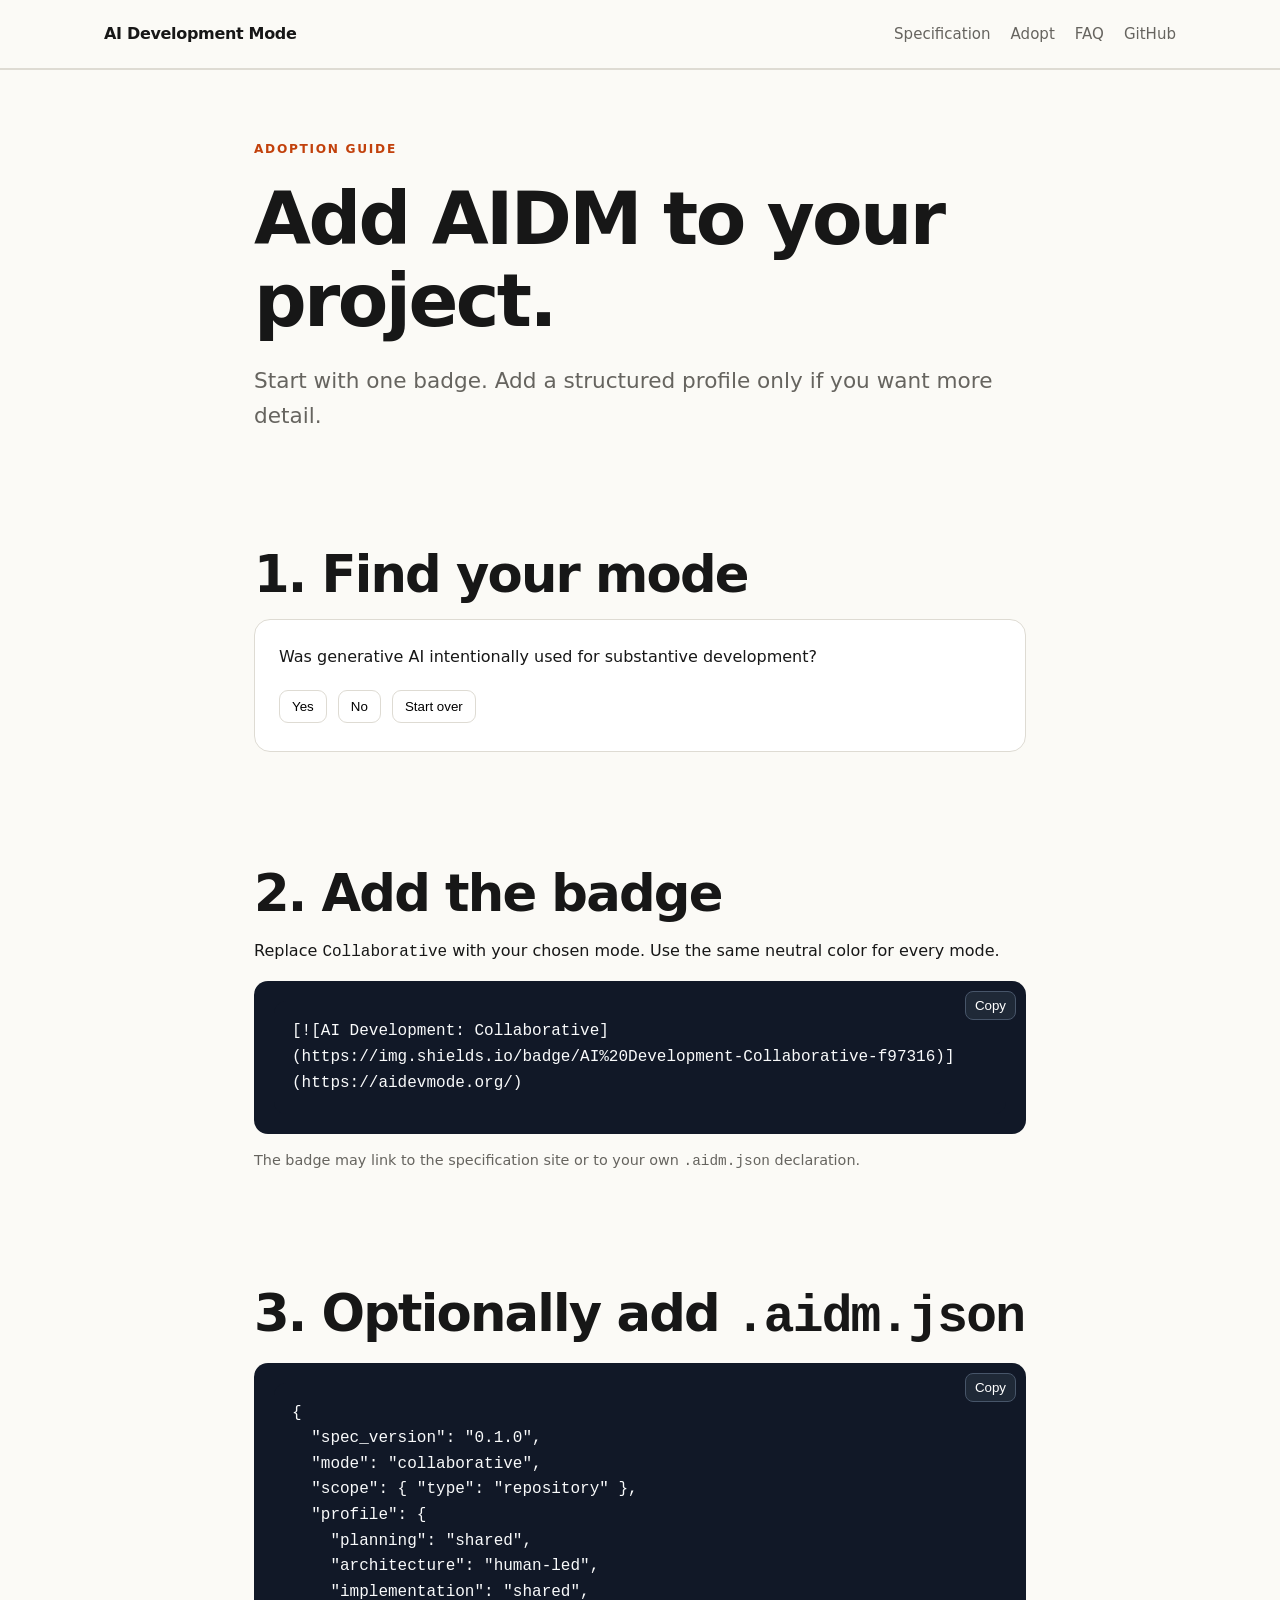
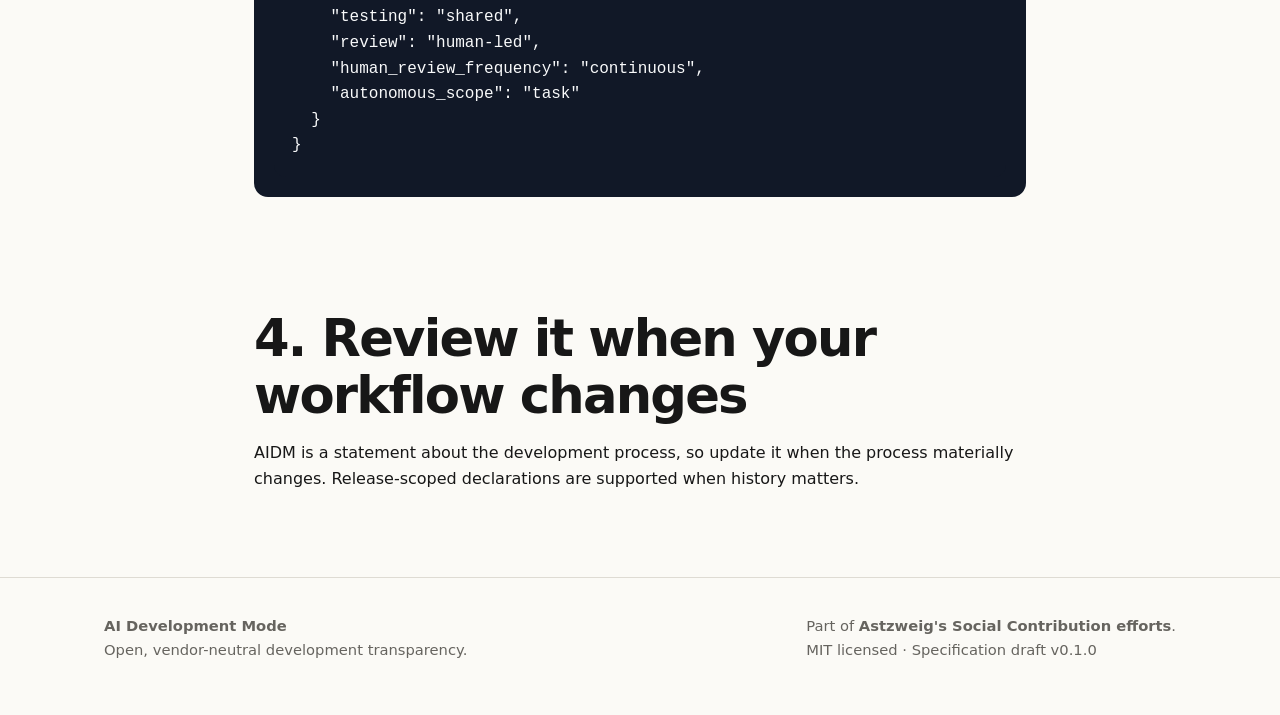
==== docs/adopt.html @ 7727363b "Import AI Development Mode specification v0.1.0 draft Specification, JSON Schema, examples, validato" ====
<!doctype html>
<html lang="en">
  <head>
    <meta charset="utf-8">
    <meta name="viewport" content="width=device-width,initial-scale=1">
    <title>Adopt — AI Development Mode</title>
    <link rel="stylesheet" href="assets/style.css">
  </head>
  <body>
    <header class="site-header">
      <div class="wrap nav"><a class="brand" href="index.html"><span>AI Development Mode</span></a>
        <nav class="navlinks"><a href="specification.html">Specification</a><a href="adopt.html">Adopt</a><a href="faq.html">FAQ</a><a href="https://github.com/astzweig/aidm">GitHub</a></nav>
      </div>
    </header>
    <main class="section">
      <div class="wrap prose">
        <div class="eyebrow">Adoption guide</div>
        <h1 style="font-size:clamp(2.5rem,6vw,4.6rem)">Add AIDM to your project.</h1>
        <p class="lead">Start with one badge. Add a structured profile only if you want more detail.</p>
        <h2>1. Find your mode</h2>
        <div class="chooser">
          <div id="chooser-q" class="question"><strong></strong></div>
          <button data-answer="yes">Yes</button>
          <button data-answer="no">No</button>
          <button id="chooser-reset">Start over</button>
          <div id="chooser-result" class="result"></div>
        </div>
        <h2>2. Add the badge</h2>
        <p>Replace <code>Collaborative</code> with your chosen mode. Use the same neutral color for every mode.</p>
        <div class="codebox">
          <button class="copy" data-copy="#badge-code">Copy</button>
          <pre id="badge-code">[![AI Development: Collaborative](https://img.shields.io/badge/AI%20Development-Collaborative-f97316)](https://aidevmode.org/)</pre>
        </div>
        <p class="small">The badge may link to the specification site or to your own <code>.aidm.json</code> declaration.</p>
        <h2>3. Optionally add <code>.aidm.json</code></h2>
        <div class="codebox">
          <button class="copy" data-copy="#json-code">Copy</button>
          <pre id="json-code">{
  "spec_version": "0.1.0",
  "mode": "collaborative",
  "scope": { "type": "repository" },
  "profile": {
    "planning": "shared",
    "architecture": "human-led",
    "implementation": "shared",
    "testing": "shared",
    "review": "human-led",
    "human_review_frequency": "continuous",
    "autonomous_scope": "task"
  }
}</pre>
        </div>
        <h2>4. Review it when your workflow changes</h2>
        <p>AIDM is a statement about the development process, so update it when the process materially changes. Release-scoped declarations are supported when history matters.</p>
      </div>
    </main>
    <footer class="footer">
      <div class="wrap footer-grid">
        <div><strong>AI Development Mode</strong><br>Open, vendor-neutral development transparency.</div>
        <div>Part of <strong>Astzweig's Social Contribution efforts</strong>.<br>MIT licensed · Specification draft v0.1.0</div>
      </div>
    </footer>
    <script src="assets/site.js"></script>
  </body>
</html>
---- docs/assets/style.css ----
* {
  box-sizing:border-box;
}
:root {
  --bg:#fbfaf6;
  --ink:#171717;
  --muted:#66645f;
  --line:#dedbd3;
  --card:#fff;
  --accent:#f97316;
  --accent-text:#c2410c;
  --accent-soft:#fff1e6;
  --dark:#111827;
  --max:1120px;
}
html {
  scroll-behavior:smooth;
}
body {
  margin:0;
  background:var(--bg);
  color:var(--ink);
  font-family:Inter,ui-sans-serif,system-ui,-apple-system,BlinkMacSystemFont,"Segoe UI",sans-serif;
  line-height:1.6;
}
a {
  color:var(--accent-text);
  text-decoration-thickness:1px;
  text-underline-offset:3px;
}
code,pre {
  font-family:ui-monospace,SFMono-Regular,Menlo,Consolas,monospace;
}
.wrap {
  max-width:var(--max);
  margin:auto;
  padding:0 24px;
}
.site-header {
  border-bottom:1px solid var(--line);
  background:rgba(251,250,246,.94);
  position:sticky;
  top:0;
  z-index:20;
  backdrop-filter:blur(10px);
}
.nav {
  height:68px;
  display:flex;
  align-items:center;
  justify-content:space-between;
  gap:24px;
}
.brand {
  display:flex;
  align-items:center;
  gap:11px;
  color:var(--ink);
  text-decoration:none;
  font-weight:800;
  letter-spacing:-.02em;
}
.navlinks {
  display:flex;
  gap:20px;
  align-items:center;
}
.navlinks a {
  color:var(--muted);
  text-decoration:none;
  font-size:.94rem;
}
.navlinks a:hover {
  color:var(--ink);
}
.hero {
  padding:88px 0 64px;
}
.eyebrow {
  text-transform:uppercase;
  letter-spacing:.14em;
  font-size:.76rem;
  font-weight:800;
  color:var(--accent-text);
}
h1,h2,h3 {
  line-height:1.12;
  letter-spacing:-.035em;
}
h1 {
  font-size:clamp(2.8rem,7vw,5.8rem);
  max-width:920px;
  margin:.25em 0 .25em;
}
h2 {
  font-size:clamp(2rem,4vw,3.2rem);
  margin:0 0 16px;
}
h3 {
  font-size:1.25rem;
  margin:0 0 8px;
}
.lead {
  font-size:clamp(1.12rem,2vw,1.35rem);
  max-width:760px;
  color:var(--muted);
}
.actions {
  display:flex;
  flex-wrap:wrap;
  gap:12px;
  margin-top:28px;
}
.button {
  display:inline-flex;
  align-items:center;
  justify-content:center;
  border:1px solid var(--dark);
  background:var(--dark);
  color:white;
  text-decoration:none;
  padding:11px 16px;
  border-radius:10px;
  font-weight:700;
}
.button.secondary {
  background:transparent;
  color:var(--dark);
}
.badge-preview {
  margin-top:38px;
  display:inline-flex;
  align-items:center;
  border-radius:8px;
  overflow:hidden;
  box-shadow:0 6px 24px rgba(17,24,39,.08);
  font-size:.91rem;
  font-weight:700;
}
.badge-preview span:first-child {
  background:#30343b;
  color:white;
  padding:8px 11px;
}
.badge-preview span:last-child {
  background:var(--accent);
  color:white;
  padding:8px 11px;
}
.section {
  padding:70px 0;
  border-top:1px solid var(--line);
}
.section-intro {
  max-width:760px;
  color:var(--muted);
  margin-bottom:28px;
}
.modes {
  display:grid;
  grid-template-columns:repeat(2,minmax(0,1fr));
  gap:14px;
}
.mode {
  background:var(--card);
  border:1px solid var(--line);
  border-radius:14px;
  padding:22px;
}
.mode .tag {
  font-size:.72rem;
  text-transform:uppercase;
  letter-spacing:.11em;
  color:var(--accent-text);
  font-weight:800;
}
.mode p {
  margin:8px 0 0;
  color:var(--muted);
}
.mode.mixed {
  grid-column:1/-1;
  background:var(--accent-soft);
}
.profile {
  display:grid;
  grid-template-columns:1fr 1fr;
  gap:28px;
  align-items:start;
}
.profile-card {
  background:var(--dark);
  color:#f9fafb;
  border-radius:16px;
  padding:24px;
}
.profile-card table {
  width:100%;
  border-collapse:collapse;
}
.profile-card td {
  padding:9px 0;
  border-bottom:1px solid #303746;
}
.profile-card td:last-child {
  text-align:right;
  color:#fed7aa;
}
.codebox {
  position:relative;
  background:#111827;
  color:#f8fafc;
  padding:20px;
  border-radius:14px;
  overflow:auto;
}
.codebox pre {
  margin:0;
  white-space:pre-wrap;
}
.copy {
  position:absolute;
  right:10px;
  top:10px;
  border:1px solid #475569;
  background:#1f2937;
  color:white;
  border-radius:8px;
  padding:6px 9px;
  cursor:pointer;
}
.callout {
  border-left:4px solid var(--accent);
  background:var(--accent-soft);
  padding:18px 20px;
  border-radius:0 12px 12px 0;
}
.steps {
  counter-reset:step;
  display:grid;
  gap:14px;
}
.step {
  counter-increment:step;
  background:white;
  border:1px solid var(--line);
  padding:18px 20px 18px 62px;
  border-radius:14px;
  position:relative;
}
.step:before {
  content:counter(step);
  position:absolute;
  left:18px;
  top:17px;
  width:28px;
  height:28px;
  border-radius:50%;
  display:grid;
  place-items:center;
  background:var(--dark);
  color:white;
  font-weight:800;
}
.footer {
  border-top:1px solid var(--line);
  padding:36px 0 60px;
  color:var(--muted);
  font-size:.92rem;
}
.footer-grid {
  display:flex;
  justify-content:space-between;
  gap:30px;
  flex-wrap:wrap;
}
.prose {
  max-width:820px;
}
.prose h2 {
  margin-top:2.2em;
}
.prose h3 {
  margin-top:1.8em;
}
.prose table {
  width:100%;
  border-collapse:collapse;
  display:block;
  overflow:auto;
}
.prose th,.prose td {
  padding:10px 12px;
  border:1px solid var(--line);
  text-align:left;
  background:white;
}
.prose pre {
  background:#111827;
  color:#f9fafb;
  padding:18px;
  border-radius:12px;
  overflow:auto;
}
.chooser {
  background:white;
  border:1px solid var(--line);
  border-radius:16px;
  padding:24px;
}
.chooser .question {
  margin-bottom:16px;
}
.chooser button {
  margin:4px 6px 4px 0;
  padding:8px 12px;
  border-radius:9px;
  border:1px solid var(--line);
  background:#fff;
  cursor:pointer;
}
.chooser button:hover {
  border-color:var(--accent);
}
.result {
  margin-top:16px;
  padding:16px;
  background:var(--accent-soft);
  border-radius:12px;
  display:none;
}
.small {
  font-size:.9rem;
  color:var(--muted);
}
@media(max-width:760px) {
  .navlinks {
    display:none;
  }
  .hero {
    padding-top:58px;
  }
  .modes,.profile {
    grid-template-columns:1fr;
  }
  .mode.mixed {
    grid-column:auto;
  }
  .section {
    padding:54px 0;
  }
}
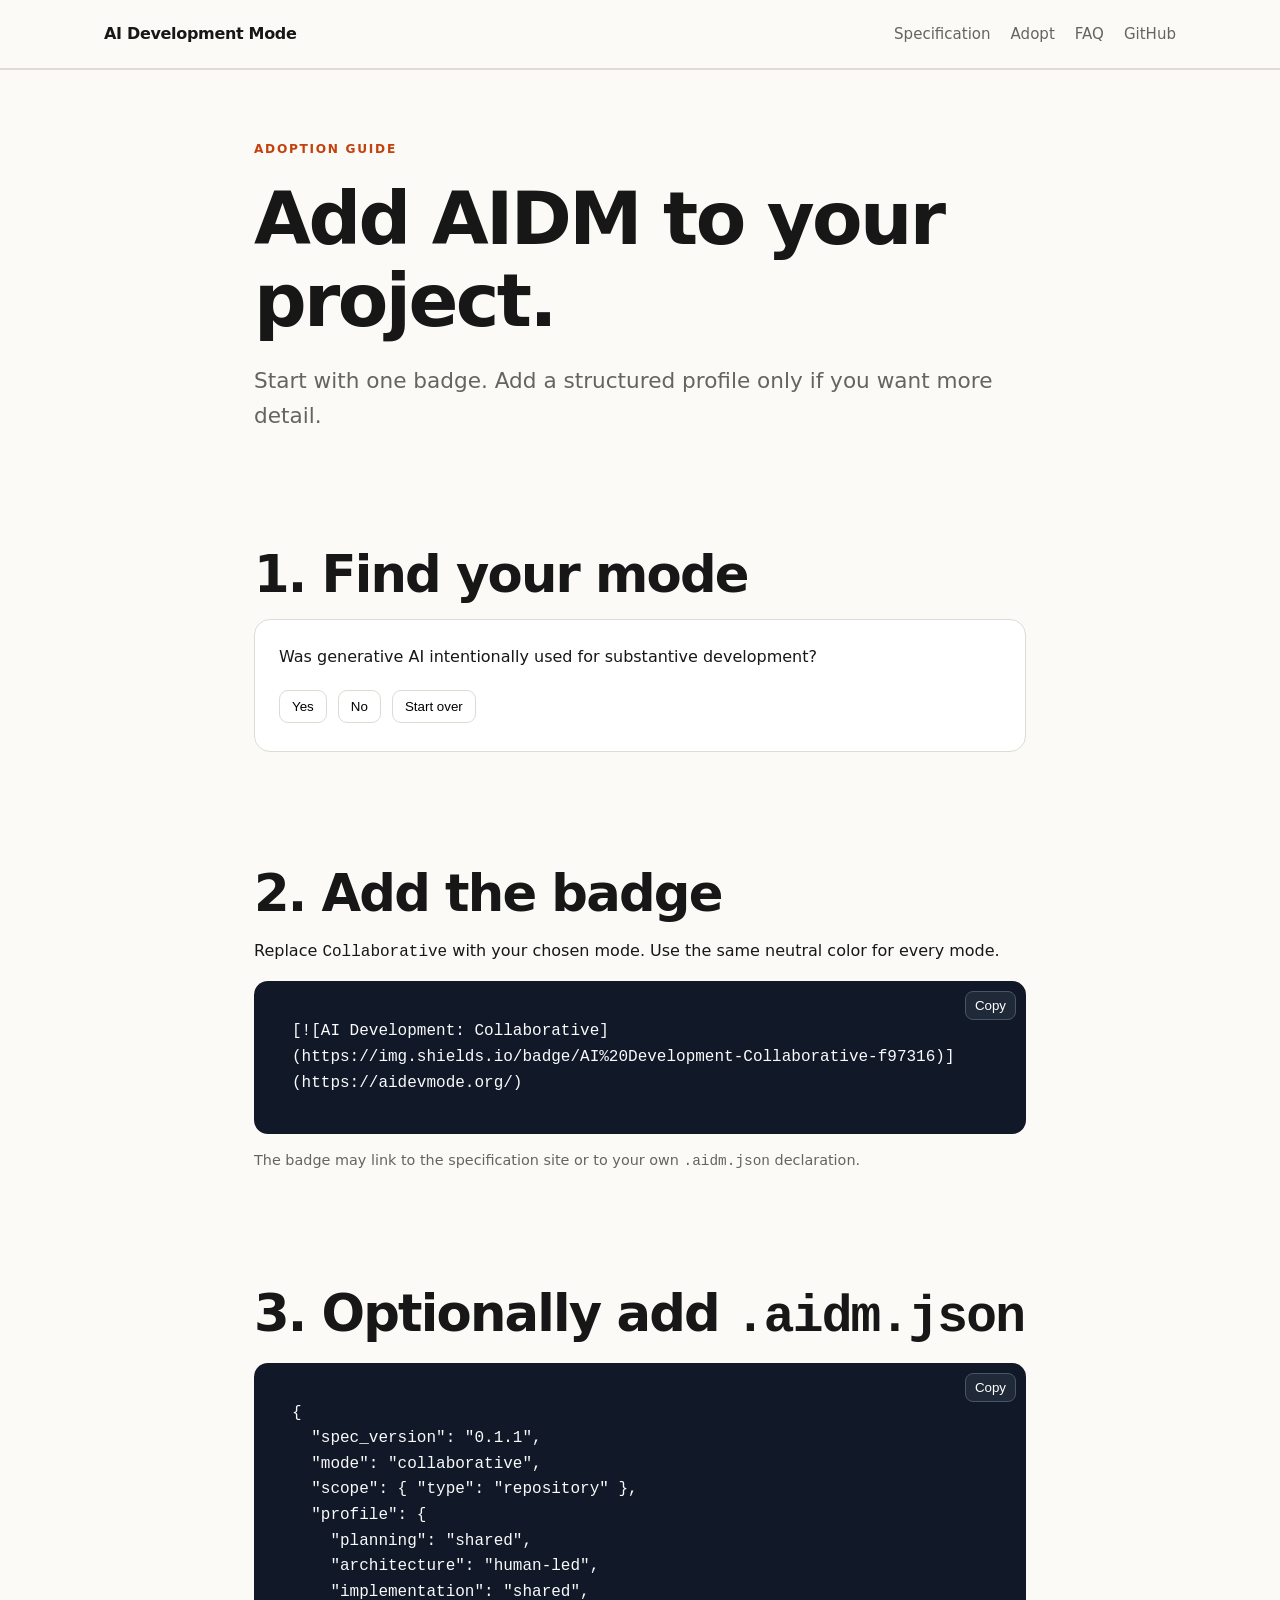
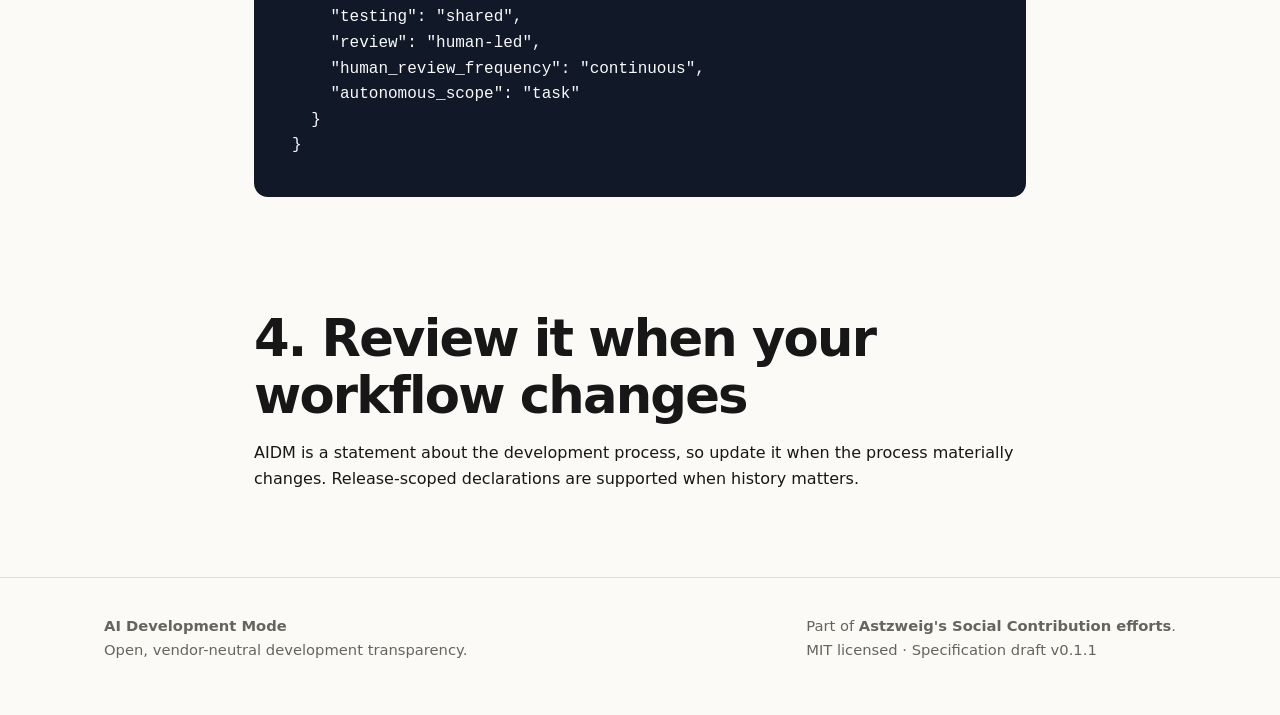
==== commit ca1253ae: "Release 0.1.1 Adds the ordered-spectrum principle and the two informative sections on honest declara" ====
--- a/docs/adopt.html
+++ b/docs/adopt.html
@@ -36,7 +36,7 @@
         <div class="codebox">
           <button class="copy" data-copy="#json-code">Copy</button>
           <pre id="json-code">{
-  "spec_version": "0.1.0",
+  "spec_version": "0.1.1",
   "mode": "collaborative",
   "scope": { "type": "repository" },
   "profile": {
@@ -57,7 +57,7 @@
     <footer class="footer">
       <div class="wrap footer-grid">
         <div><strong>AI Development Mode</strong><br>Open, vendor-neutral development transparency.</div>
-        <div>Part of <strong>Astzweig's Social Contribution efforts</strong>.<br>MIT licensed · Specification draft v0.1.0</div>
+        <div>Part of <strong>Astzweig's Social Contribution efforts</strong>.<br>MIT licensed · Specification draft v0.1.1</div>
       </div>
     </footer>
     <script src="assets/site.js"></script>
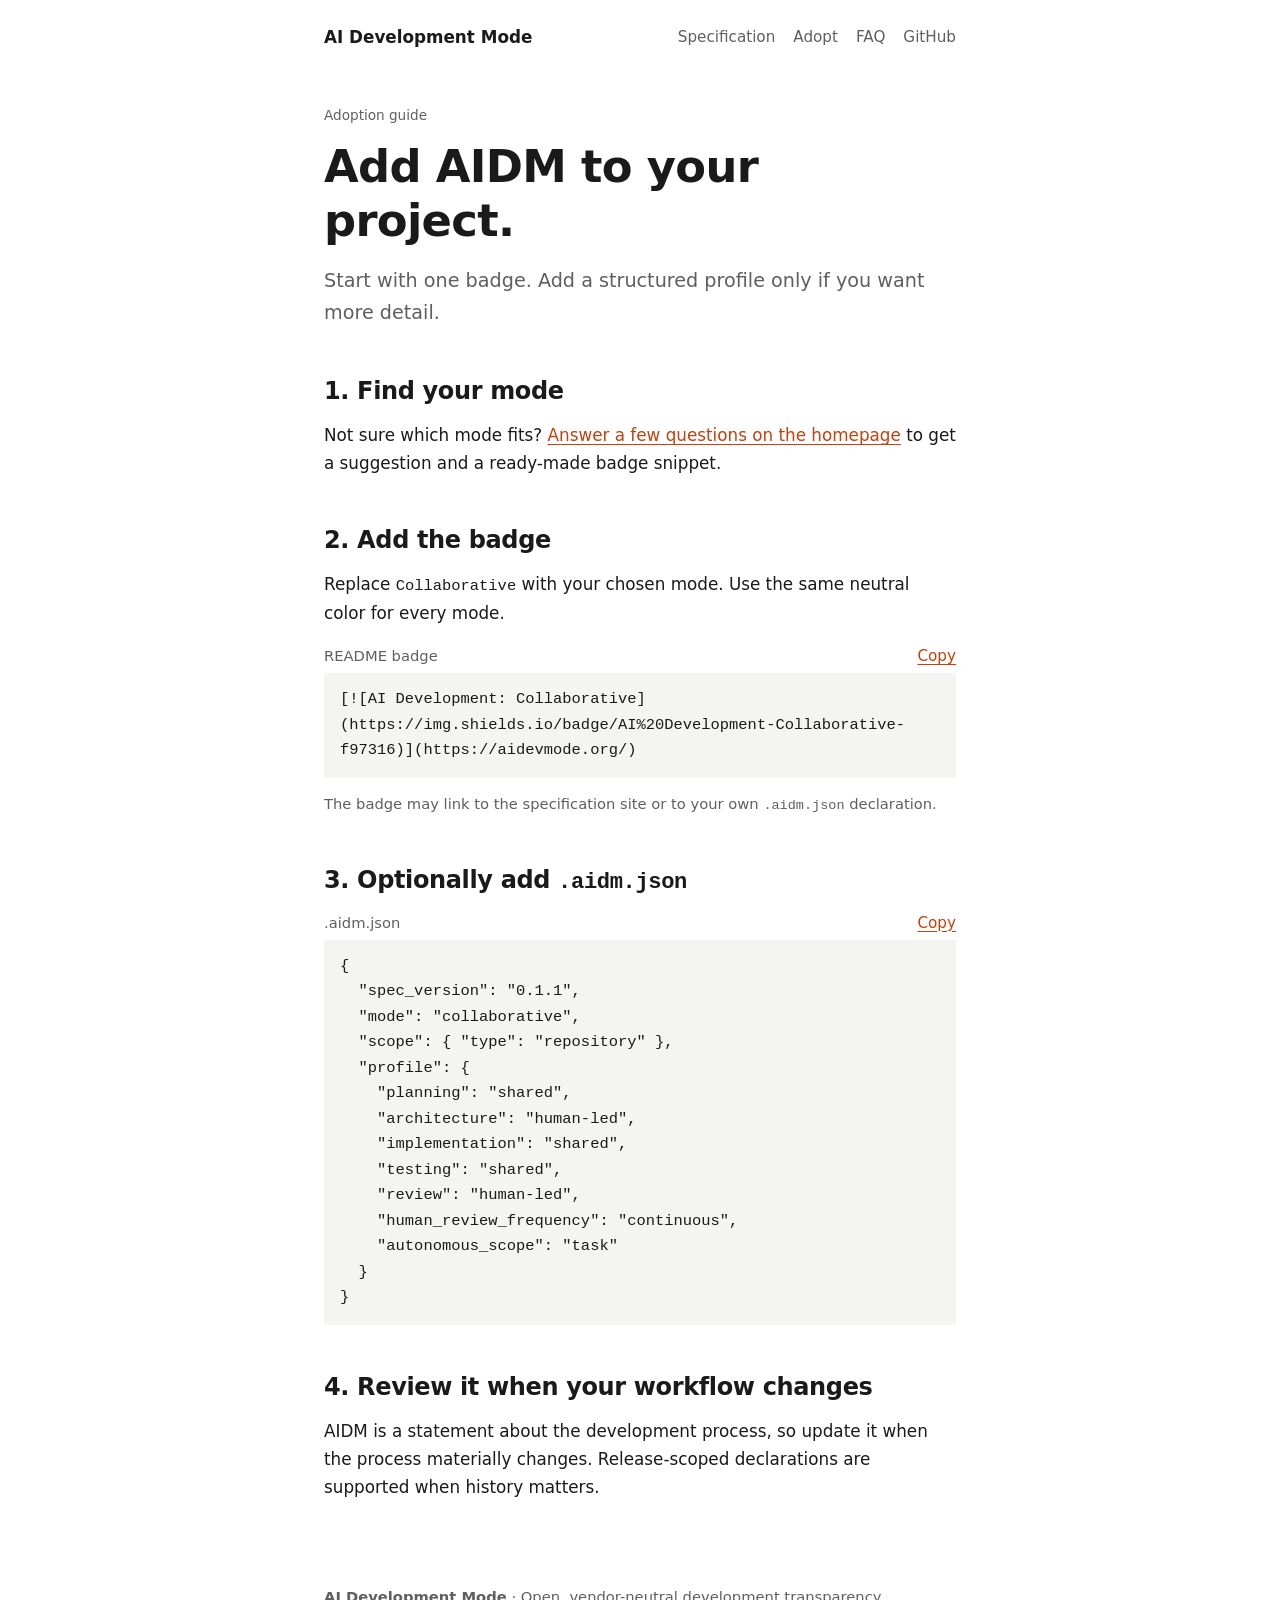
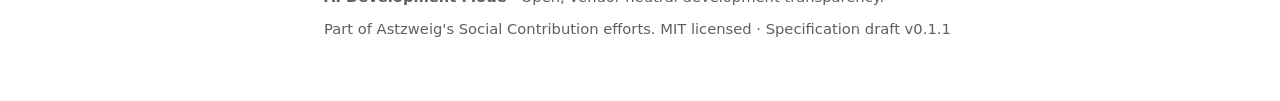
==== commit d1f3a411: "Simplify site and move mode chooser to homepage Replace the card-and-shadow layout with a single-col" ====
--- a/docs/adopt.html
+++ b/docs/adopt.html
@@ -8,33 +8,27 @@
   </head>
   <body>
     <header class="site-header">
-      <div class="wrap nav"><a class="brand" href="index.html"><span>AI Development Mode</span></a>
+      <div class="wrap nav"><a class="brand" href="index.html">AI Development Mode</a>
         <nav class="navlinks"><a href="specification.html">Specification</a><a href="adopt.html">Adopt</a><a href="faq.html">FAQ</a><a href="https://github.com/astzweig/aidm">GitHub</a></nav>
       </div>
     </header>
     <main class="section">
       <div class="wrap prose">
         <div class="eyebrow">Adoption guide</div>
-        <h1 style="font-size:clamp(2.5rem,6vw,4.6rem)">Add AIDM to your project.</h1>
+        <h1>Add AIDM to your project.</h1>
         <p class="lead">Start with one badge. Add a structured profile only if you want more detail.</p>
         <h2>1. Find your mode</h2>
-        <div class="chooser">
-          <div id="chooser-q" class="question"><strong></strong></div>
-          <button data-answer="yes">Yes</button>
-          <button data-answer="no">No</button>
-          <button id="chooser-reset">Start over</button>
-          <div id="chooser-result" class="result"></div>
-        </div>
+        <p>Not sure which mode fits? <a href="index.html#find-your-mode">Answer a few questions on the homepage</a> to get a suggestion and a ready-made badge snippet.</p>
         <h2>2. Add the badge</h2>
         <p>Replace <code>Collaborative</code> with your chosen mode. Use the same neutral color for every mode.</p>
-        <div class="codebox">
-          <button class="copy" data-copy="#badge-code">Copy</button>
+        <div class="snippet">
+          <div class="snippet-head"><span>README badge</span><button class="link" data-copy="#badge-code">Copy</button></div>
           <pre id="badge-code">[![AI Development: Collaborative](https://img.shields.io/badge/AI%20Development-Collaborative-f97316)](https://aidevmode.org/)</pre>
         </div>
         <p class="small">The badge may link to the specification site or to your own <code>.aidm.json</code> declaration.</p>
         <h2>3. Optionally add <code>.aidm.json</code></h2>
-        <div class="codebox">
-          <button class="copy" data-copy="#json-code">Copy</button>
+        <div class="snippet">
+          <div class="snippet-head"><span>.aidm.json</span><button class="link" data-copy="#json-code">Copy</button></div>
           <pre id="json-code">{
   "spec_version": "0.1.1",
   "mode": "collaborative",
@@ -55,9 +49,9 @@
       </div>
     </main>
     <footer class="footer">
-      <div class="wrap footer-grid">
-        <div><strong>AI Development Mode</strong><br>Open, vendor-neutral development transparency.</div>
-        <div>Part of <strong>Astzweig's Social Contribution efforts</strong>.<br>MIT licensed · Specification draft v0.1.1</div>
+      <div class="wrap">
+        <p><strong>AI Development Mode</strong> · Open, vendor-neutral development transparency.</p>
+        <p>Part of Astzweig's Social Contribution efforts. MIT licensed · Specification draft v0.1.1</p>
       </div>
     </footer>
     <script src="assets/site.js"></script>
--- a/docs/assets/style.css
+++ b/docs/assets/style.css
@@ -2,16 +2,13 @@
   box-sizing:border-box;
 }
 :root {
-  --bg:#fbfaf6;
-  --ink:#171717;
-  --muted:#66645f;
-  --line:#dedbd3;
-  --card:#fff;
-  --accent:#f97316;
-  --accent-text:#c2410c;
-  --accent-soft:#fff1e6;
-  --dark:#111827;
-  --max:1120px;
+  --bg:#ffffff;
+  --ink:#1a1a1a;
+  --muted:#5f5f5f;
+  --line:#e2e2e2;
+  --code-bg:#f4f4f2;
+  --accent:#c2410c;
+  --max:680px;
 }
 html {
   scroll-behavior:smooth;
@@ -20,16 +17,18 @@
   margin:0;
   background:var(--bg);
   color:var(--ink);
-  font-family:Inter,ui-sans-serif,system-ui,-apple-system,BlinkMacSystemFont,"Segoe UI",sans-serif;
-  line-height:1.6;
+  font-family:ui-sans-serif,system-ui,-apple-system,BlinkMacSystemFont,"Segoe UI",sans-serif;
+  font-size:1.05rem;
+  line-height:1.65;
 }
 a {
-  color:var(--accent-text);
+  color:var(--accent);
   text-decoration-thickness:1px;
   text-underline-offset:3px;
 }
 code,pre {
   font-family:ui-monospace,SFMono-Regular,Menlo,Consolas,monospace;
+  font-size:.92em;
 }
 .wrap {
   max-width:var(--max);
@@ -37,316 +36,273 @@
   padding:0 24px;
 }
 .site-header {
-  border-bottom:1px solid var(--line);
-  background:rgba(251,250,246,.94);
-  position:sticky;
-  top:0;
-  z-index:20;
-  backdrop-filter:blur(10px);
+  padding-top:8px;
 }
 .nav {
-  height:68px;
+  min-height:60px;
   display:flex;
   align-items:center;
   justify-content:space-between;
-  gap:24px;
+  gap:16px;
+  flex-wrap:wrap;
+  padding-top:8px;
+  padding-bottom:8px;
 }
 .brand {
-  display:flex;
-  align-items:center;
-  gap:11px;
   color:var(--ink);
   text-decoration:none;
-  font-weight:800;
-  letter-spacing:-.02em;
+  font-weight:700;
 }
 .navlinks {
   display:flex;
-  gap:20px;
-  align-items:center;
+  gap:18px;
+  flex-wrap:wrap;
 }
 .navlinks a {
   color:var(--muted);
   text-decoration:none;
-  font-size:.94rem;
+  font-size:.95rem;
 }
 .navlinks a:hover {
   color:var(--ink);
+  text-decoration:underline;
 }
 .hero {
-  padding:88px 0 64px;
+  padding:56px 0 36px;
 }
 .eyebrow {
+  font-size:.85rem;
+  color:var(--muted);
+}
+h1,h2,h3 {
+  line-height:1.2;
+  letter-spacing:-.015em;
+  font-weight:700;
+}
+h1 {
+  font-size:clamp(2rem,5vw,2.8rem);
+  margin:.3em 0 .4em;
+}
+h2 {
+  font-size:1.5rem;
+  margin:0 0 .6em;
+}
+h3 {
+  font-size:1.1rem;
+  margin:1.6em 0 .3em;
+}
+.lead {
+  font-size:1.2rem;
+  color:var(--muted);
+  margin:0;
+}
+.actions {
+  margin-top:20px;
+  display:flex;
+  flex-wrap:wrap;
+  gap:8px 20px;
+}
+.section {
+  padding:36px 0;
+}
+.section p:last-child {
+  margin-bottom:0;
+}
+.muted {
+  color:var(--muted);
+}
+.small {
+  font-size:.92rem;
+  color:var(--muted);
+}
+dl {
+  margin:0;
+}
+dt {
+  font-weight:700;
+  margin-top:1em;
+}
+dd {
+  margin:0;
+  color:var(--muted);
+}
+pre {
+  background:var(--code-bg);
+  padding:14px 16px;
+  margin:0;
+  overflow:auto;
+  white-space:pre-wrap;
+  word-break:break-word;
+}
+.snippet {
+  margin:12px 0;
+}
+.snippet-head {
+  display:flex;
+  justify-content:space-between;
+  align-items:baseline;
+  gap:12px;
+  font-size:.92rem;
+  color:var(--muted);
+  margin-bottom:4px;
+}
+button {
+  font:inherit;
+  font-size:.95rem;
+  color:var(--ink);
+  background:none;
+  border:1px solid var(--ink);
+  padding:6px 14px;
+  cursor:pointer;
+}
+button:hover {
+  background:var(--ink);
+  color:var(--bg);
+}
+button.link {
+  border:0;
+  padding:0;
+  color:var(--accent);
+  text-decoration:underline;
+  text-underline-offset:3px;
+}
+button.link:hover {
+  background:none;
+  color:var(--accent);
+}
+.chooser-question {
+  font-weight:700;
+  margin:0 0 12px;
+}
+.chooser-answers {
+  display:flex;
+  gap:8px 16px;
+  align-items:center;
+  flex-wrap:wrap;
+}
+.chooser-result {
+  display:none;
+  margin-top:24px;
+}
+.chooser-result.visible {
+  display:block;
+}
+table {
+  width:100%;
+  border-collapse:collapse;
+  margin:1em 0;
+}
+th,td {
+  padding:8px 0;
+  border-bottom:1px solid var(--line);
+  text-align:left;
+  vertical-align:top;
+}
+th {
+  font-weight:700;
+}
+.prose h2 {
+  margin-top:2em;
+}
+.footer {
+  padding:48px 0 56px;
+  color:var(--muted);
+  font-size:.92rem;
+}
+.footer p {
+  margin:0 0 .5em;
+}
+@media(max-width:600px) {
+  .hero {
+    padding-top:40px;
+  }
+  .section {
+    padding:32px 0;
+  }
+}
+.sub {
+  margin:16px 0 0;
+  font-weight:600;
+}
+.label {
+  margin:0 0 6px;
+  font-size:.78rem;
+  font-weight:600;
+  letter-spacing:.08em;
   text-transform:uppercase;
-  letter-spacing:.14em;
-  font-size:.76rem;
-  font-weight:800;
-  color:var(--accent-text);
-}
-h1,h2,h3 {
-  line-height:1.12;
-  letter-spacing:-.035em;
-}
-h1 {
-  font-size:clamp(2.8rem,7vw,5.8rem);
-  max-width:920px;
-  margin:.25em 0 .25em;
-}
-h2 {
-  font-size:clamp(2rem,4vw,3.2rem);
-  margin:0 0 16px;
-}
-h3 {
-  font-size:1.25rem;
-  margin:0 0 8px;
-}
-.lead {
-  font-size:clamp(1.12rem,2vw,1.35rem);
-  max-width:760px;
-  color:var(--muted);
-}
-.actions {
-  display:flex;
-  flex-wrap:wrap;
-  gap:12px;
-  margin-top:28px;
-}
-.button {
-  display:inline-flex;
-  align-items:center;
-  justify-content:center;
-  border:1px solid var(--dark);
-  background:var(--dark);
-  color:white;
-  text-decoration:none;
-  padding:11px 16px;
-  border-radius:10px;
-  font-weight:700;
-}
-.button.secondary {
-  background:transparent;
-  color:var(--dark);
-}
-.badge-preview {
-  margin-top:38px;
-  display:inline-flex;
-  align-items:center;
-  border-radius:8px;
-  overflow:hidden;
-  box-shadow:0 6px 24px rgba(17,24,39,.08);
-  font-size:.91rem;
-  font-weight:700;
-}
-.badge-preview span:first-child {
-  background:#30343b;
-  color:white;
-  padding:8px 11px;
-}
-.badge-preview span:last-child {
-  background:var(--accent);
-  color:white;
-  padding:8px 11px;
-}
-.section {
-  padding:70px 0;
-  border-top:1px solid var(--line);
-}
-.section-intro {
-  max-width:760px;
-  color:var(--muted);
-  margin-bottom:28px;
+  color:var(--muted);
 }
 .modes {
   display:grid;
-  grid-template-columns:repeat(2,minmax(0,1fr));
-  gap:14px;
-}
-.mode {
-  background:var(--card);
-  border:1px solid var(--line);
-  border-radius:14px;
-  padding:22px;
-}
-.mode .tag {
-  font-size:.72rem;
-  text-transform:uppercase;
-  letter-spacing:.11em;
-  color:var(--accent-text);
-  font-weight:800;
-}
-.mode p {
-  margin:8px 0 0;
-  color:var(--muted);
-}
-.mode.mixed {
-  grid-column:1/-1;
-  background:var(--accent-soft);
-}
-.profile {
+  grid-template-columns:minmax(8em,max-content) 1fr;
+  gap:0 24px;
+  margin-top:20px;
+  border-top:1px solid var(--line);
+}
+.modes dt,.modes dd {
+  margin:0;
+  padding:10px 0;
+  border-bottom:1px solid var(--line);
+}
+.modes dt {
+  font-weight:700;
+}
+.grid {
   display:grid;
   grid-template-columns:1fr 1fr;
-  gap:28px;
-  align-items:start;
-}
-.profile-card {
-  background:var(--dark);
-  color:#f9fafb;
-  border-radius:16px;
-  padding:24px;
-}
-.profile-card table {
-  width:100%;
-  border-collapse:collapse;
-}
-.profile-card td {
-  padding:9px 0;
-  border-bottom:1px solid #303746;
-}
-.profile-card td:last-child {
-  text-align:right;
-  color:#fed7aa;
-}
-.codebox {
-  position:relative;
-  background:#111827;
-  color:#f8fafc;
-  padding:20px;
-  border-radius:14px;
-  overflow:auto;
-}
-.codebox pre {
-  margin:0;
-  white-space:pre-wrap;
-}
-.copy {
-  position:absolute;
-  right:10px;
-  top:10px;
-  border:1px solid #475569;
-  background:#1f2937;
-  color:white;
-  border-radius:8px;
-  padding:6px 9px;
-  cursor:pointer;
-}
-.callout {
-  border-left:4px solid var(--accent);
-  background:var(--accent-soft);
-  padding:18px 20px;
-  border-radius:0 12px 12px 0;
-}
-.steps {
-  counter-reset:step;
-  display:grid;
-  gap:14px;
-}
-.step {
-  counter-increment:step;
-  background:white;
-  border:1px solid var(--line);
-  padding:18px 20px 18px 62px;
-  border-radius:14px;
-  position:relative;
-}
-.step:before {
-  content:counter(step);
-  position:absolute;
-  left:18px;
-  top:17px;
-  width:28px;
-  height:28px;
-  border-radius:50%;
-  display:grid;
-  place-items:center;
-  background:var(--dark);
-  color:white;
-  font-weight:800;
-}
-.footer {
-  border-top:1px solid var(--line);
-  padding:36px 0 60px;
-  color:var(--muted);
-  font-size:.92rem;
-}
-.footer-grid {
-  display:flex;
-  justify-content:space-between;
-  gap:30px;
-  flex-wrap:wrap;
-}
-.prose {
-  max-width:820px;
-}
-.prose h2 {
-  margin-top:2.2em;
-}
-.prose h3 {
-  margin-top:1.8em;
-}
-.prose table {
-  width:100%;
-  border-collapse:collapse;
+  gap:8px 40px;
+  margin-top:20px;
+}
+.grid h3 {
+  margin:0 0 .3em;
+}
+.grid p {
+  margin:0 0 1em;
+  color:var(--muted);
+}
+@media(max-width:600px) {
+  .modes {
+    grid-template-columns:1fr;
+  }
+  .modes dt {
+    padding-bottom:0;
+    border-bottom:0;
+  }
+  .modes dd {
+    padding-top:2px;
+  }
+  .grid {
+    grid-template-columns:1fr;
+  }
+}
+.example {
+  margin:36px 0 0;
+  display:flex;
+  flex-direction:column;
+  gap:8px;
+  align-items:flex-start;
+}
+.example img {
   display:block;
-  overflow:auto;
-}
-.prose th,.prose td {
-  padding:10px 12px;
-  border:1px solid var(--line);
-  text-align:left;
-  background:white;
-}
-.prose pre {
-  background:#111827;
-  color:#f9fafb;
-  padding:18px;
-  border-radius:12px;
-  overflow:auto;
-}
-.chooser {
-  background:white;
-  border:1px solid var(--line);
-  border-radius:16px;
-  padding:24px;
-}
-.chooser .question {
-  margin-bottom:16px;
-}
-.chooser button {
-  margin:4px 6px 4px 0;
-  padding:8px 12px;
-  border-radius:9px;
-  border:1px solid var(--line);
-  background:#fff;
-  cursor:pointer;
-}
-.chooser button:hover {
-  border-color:var(--accent);
-}
-.result {
-  margin-top:16px;
-  padding:16px;
-  background:var(--accent-soft);
-  border-radius:12px;
-  display:none;
-}
-.small {
-  font-size:.9rem;
-  color:var(--muted);
-}
-@media(max-width:760px) {
-  .navlinks {
-    display:none;
-  }
-  .hero {
-    padding-top:58px;
-  }
-  .modes,.profile {
-    grid-template-columns:1fr;
-  }
-  .mode.mixed {
-    grid-column:auto;
-  }
-  .section {
-    padding:54px 0;
-  }
-}
+}
+.tool {
+  background:var(--code-bg);
+  padding:44px 0 48px;
+  margin:12px 0;
+}
+.tool .chooser-question {
+  font-size:1.25rem;
+  margin:20px 0 16px;
+}
+.tool .chooser-answers button {
+  background:var(--ink);
+  color:var(--bg);
+  padding:10px 28px;
+  font-size:1rem;
+}
+.tool .chooser-answers button:hover {
+  background:#000;
+}
+.tool pre {
+  background:var(--bg);
+}
